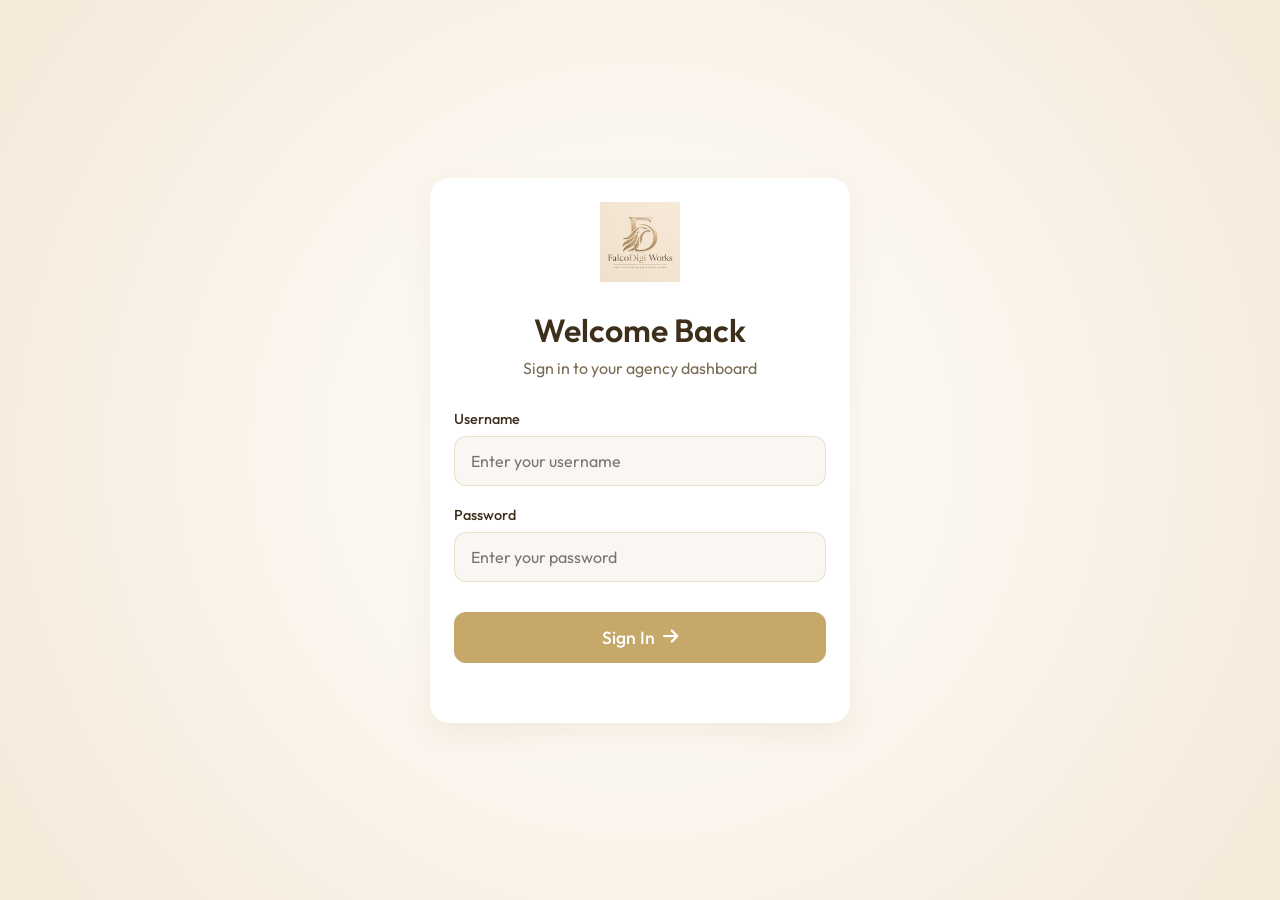
==== index.html @ 32691b5f "falcodigi dashboard first commit" ====
<!DOCTYPE html>
<html lang="en">
<head>
    <meta charset="UTF-8">
    <meta name="viewport" content="width=device-width, initial-scale=1.0">
    <title>FalcoDigi Works | CRM Dashboard</title>
    <!-- Use specific favicon from the folder -->
    <link rel="icon" href="favicon/WhatsApp Image 2026-04-30 at 8.29.41 PM.jpeg" type="image/jpeg">
    <!-- Font Awesome for Icons -->
    <link rel="stylesheet" href="https://cdnjs.cloudflare.com/ajax/libs/font-awesome/6.4.0/css/all.min.css">
    <link rel="stylesheet" href="style.css">
</head>
<body>

    <!-- Login View -->
    <div id="login-view">
        <div class="login-container card">
            <img src="logo/WhatsApp Image 2026-04-30 at 8.29.41 PM.jpeg" alt="FalcoDigi Logo" class="login-logo" onerror="this.src='https://via.placeholder.com/80/C6A86B/FFFFFF?text=FD'">
            <h1>Welcome Back</h1>
            <p>Sign in to your agency dashboard</p>
            
            <form id="login-form">
                <div class="form-group">
                    <label for="username">Username</label>
                    <input type="text" id="username" class="form-control" placeholder="Enter your username" required>
                </div>
                <div class="form-group">
                    <label for="password">Password</label>
                    <input type="password" id="password" class="form-control" placeholder="Enter your password" required>
                </div>
                <button type="submit" class="btn login-btn">Sign In <i class="fas fa-arrow-right"></i></button>
                <div id="login-error"></div>
            </form>
        </div>
    </div>

    <!-- Dashboard View -->
    <div id="dashboard-view" class="hidden">
        
        <!-- Sidebar -->
        <aside class="sidebar">
            <div class="sidebar-header">
                <img src="logo/WhatsApp Image 2026-04-30 at 8.29.41 PM.jpeg" alt="Logo" class="sidebar-logo" onerror="this.src='https://via.placeholder.com/40/C6A86B/FFFFFF?text=FD'">
                <span class="sidebar-brand">FalcoDigi</span>
            </div>

            <ul class="nav-links">
                <li>
                    <a href="#" class="nav-link active" data-target="overview">
                        <i class="fas fa-chart-pie"></i> Overview
                    </a>
                </li>
                <li>
                    <a href="#" class="nav-link" data-target="add-client">
                        <i class="fas fa-user-plus"></i> Add Client
                    </a>
                </li>
                <li>
                    <a href="#" class="nav-link" data-target="clients">
                        <i class="fas fa-users"></i> Clients
                    </a>
                </li>
            </ul>

            <div class="logout-container">
                <button id="logout-btn" class="logout-btn">
                    <i class="fas fa-sign-out-alt"></i> Logout
                </button>
            </div>
        </aside>

        <!-- Main Content -->
        <main class="main-content">
            <div class="topbar">
                <div class="welcome-msg">
                    <h2 id="welcome-text">Welcome, User</h2>
                </div>
                <div class="current-date" id="current-date">
                    --
                </div>
            </div>

            <div class="content-area">
                
                <!-- Overview Section -->
                <section id="overview" class="view-section active">
                    <div class="metrics-grid">
                        <div class="metric-card card">
                            <div class="metric-icon">
                                <i class="fas fa-users"></i>
                            </div>
                            <div class="metric-info">
                                <h3>Total Clients</h3>
                                <p id="metric-total">0</p>
                            </div>
                        </div>
                        <div class="metric-card card">
                            <div class="metric-icon" style="color: var(--status-overdue); background: var(--status-overdue-bg);">
                                <i class="fas fa-exclamation-circle"></i>
                            </div>
                            <div class="metric-info">
                                <h3>Pending Follow-ups</h3>
                                <p id="metric-pending">0</p>
                            </div>
                        </div>
                        <div class="metric-card card">
                            <div class="metric-icon" style="color: var(--status-today); background: var(--status-today-bg);">
                                <i class="fas fa-briefcase"></i>
                            </div>
                            <div class="metric-info">
                                <h3>Ongoing Work</h3>
                                <p id="metric-ongoing">0</p>
                            </div>
                        </div>
                    </div>

                    <div class="recent-clients-section">
                        <div class="section-header">
                            <h2>Recent Clients</h2>
                            <button class="btn" onclick="document.querySelector('[data-target=\'clients\']').click()">View All</button>
                        </div>
                        <div class="card table-container">
                            <table id="recent-clients-table">
                                <thead>
                                    <tr>
                                        <th>Name</th>
                                        <th>Phone</th>
                                        <th>Status</th>
                                        <th>Follow-up</th>
                                    </tr>
                                </thead>
                                <tbody>
                                    <!-- Populated by JS -->
                                </tbody>
                            </table>
                            <div id="overview-loader" class="loader-container"><div class="loader"></div></div>
                        </div>
                    </div>
                </section>

                <!-- Add Client Section -->
                <section id="add-client" class="view-section">
                    <div class="section-header">
                        <h2>Add New Client</h2>
                    </div>
                    <div class="card">
                        <form id="add-client-form">
                            <div class="form-grid">
                                <div class="form-group">
                                    <label for="client-name">Full Name *</label>
                                    <input type="text" id="client-name" class="form-control" required placeholder="John Doe">
                                </div>
                                <div class="form-group">
                                    <label for="client-phone">Phone Number *</label>
                                    <input type="tel" id="client-phone" class="form-control" required placeholder="+1 234 567 8900">
                                </div>
                                <div class="form-group">
                                    <label for="client-status">Status *</label>
                                    <select id="client-status" class="form-control" required>
                                        <option value="Lead">Lead</option>
                                        <option value="Ongoing">Ongoing Work</option>
                                        <option value="Completed">Completed</option>
                                        <option value="Lost">Lost</option>
                                    </select>
                                </div>
                                <div class="form-group">
                                    <label for="client-followup">Follow-up Date *</label>
                                    <input type="date" id="client-followup" class="form-control" required>
                                </div>
                                <div class="form-group">
                                    <label for="client-priority">Priority</label>
                                    <select id="client-priority" class="form-control">
                                        <option value="High">High</option>
                                        <option value="Medium" selected>Medium</option>
                                        <option value="Low">Low</option>
                                    </select>
                                </div>
                                <div class="form-group form-full">
                                    <label for="client-notes">Notes</label>
                                    <textarea id="client-notes" class="form-control" placeholder="Any special requirements or notes..."></textarea>
                                </div>
                            </div>
                            <div class="form-actions">
                                <button type="reset" class="btn" style="background: transparent; color: var(--text-secondary); border: 1px solid #ddd;">Clear</button>
                                <button type="submit" class="btn" id="save-client-btn"><i class="fas fa-save"></i> Save Client</button>
                            </div>
                        </form>
                    </div>
                </section>

                <!-- Clients Section -->
                <section id="clients" class="view-section">
                    <div class="section-header">
                        <h2>All Clients</h2>
                        <button class="btn" onclick="document.querySelector('[data-target=\'add-client\']').click()"><i class="fas fa-plus"></i> Add New</button>
                    </div>
                    <div class="card table-container">
                        <table id="all-clients-table">
                            <thead>
                                <tr>
                                    <th>Name</th>
                                    <th>Phone</th>
                                    <th>Status</th>
                                    <th>Priority</th>
                                    <th>Follow-up</th>
                                    <th>Actions</th>
                                </tr>
                            </thead>
                            <tbody>
                                <!-- Populated by JS -->
                            </tbody>
                        </table>
                        <div id="clients-loader" class="loader-container"><div class="loader"></div></div>
                    </div>
                </section>

            </div>
        </main>
    </div>

    <script src="script.js"></script>
</body>
</html>
---- style.css ----
@import url('https://fonts.googleapis.com/css2?family=Outfit:wght@300;400;500;600;700&display=swap');

:root {
  --bg-color: #F5E9D8;
  --gold-primary: #C6A86B;
  --gold-dark: #A3844E;
  --text-primary: #3E2F1C;
  --text-secondary: #7a6a54;
  --white: #FFFFFF;
  
  /* Status Colors */
  --status-overdue: #d32f2f;
  --status-overdue-bg: #ffebee;
  --status-today: #f57f17;
  --status-today-bg: #fffde7;
  --status-upcoming: #388e3c;
  --status-upcoming-bg: #e8f5e9;

  --shadow-sm: 0 4px 6px rgba(163, 132, 78, 0.05);
  --shadow-md: 0 10px 30px rgba(163, 132, 78, 0.1);
  --shadow-lg: 0 20px 40px rgba(163, 132, 78, 0.15);
  --radius-md: 12px;
  --radius-lg: 20px;
  
  --transition: all 0.3s cubic-bezier(0.25, 0.8, 0.25, 1);
}

* {
  margin: 0;
  padding: 0;
  box-sizing: border-box;
  font-family: 'Outfit', sans-serif;
}

body {
  background-color: var(--bg-color);
  color: var(--text-primary);
  min-height: 100vh;
  display: flex;
  overflow-x: hidden;
}

/* Typography */
h1, h2, h3, h4 {
  font-weight: 600;
  color: var(--text-primary);
}

p {
  color: var(--text-secondary);
}

/* Utilities */
.hidden {
  display: none !important;
}

.btn {
  background-color: var(--gold-primary);
  color: var(--white);
  border: none;
  padding: 12px 24px;
  border-radius: var(--radius-md);
  font-weight: 500;
  font-size: 1rem;
  cursor: pointer;
  transition: var(--transition);
  display: inline-flex;
  align-items: center;
  justify-content: center;
  gap: 8px;
}

.btn:hover {
  background-color: var(--gold-dark);
  transform: translateY(-2px);
  box-shadow: var(--shadow-sm);
}

.btn-danger {
  background-color: transparent;
  color: var(--status-overdue);
  border: 1px solid var(--status-overdue);
  padding: 8px 16px;
  font-size: 0.875rem;
}

.btn-danger:hover {
  background-color: var(--status-overdue-bg);
  transform: translateY(0);
  box-shadow: none;
}

.card {
  background-color: var(--white);
  border-radius: var(--radius-lg);
  padding: 24px;
  box-shadow: var(--shadow-md);
  transition: var(--transition);
}

/* Login View */
#login-view {
  width: 100vw;
  height: 100vh;
  display: flex;
  align-items: center;
  justify-content: center;
  background: radial-gradient(circle at center, #ffffff 0%, var(--bg-color) 100%);
}

.login-container {
  width: 100%;
  max-width: 420px;
  text-align: center;
}

.login-logo {
  width: 80px;
  height: 80px;
  object-fit: contain;
  margin-bottom: 24px;
}

.login-container h1 {
  font-size: 2rem;
  margin-bottom: 8px;
}

.login-container p {
  margin-bottom: 32px;
}

.form-group {
  margin-bottom: 20px;
  text-align: left;
}

.form-group label {
  display: block;
  margin-bottom: 8px;
  font-weight: 500;
  font-size: 0.9rem;
}

.form-control {
  width: 100%;
  padding: 14px 16px;
  border: 1px solid rgba(198, 168, 107, 0.3);
  border-radius: var(--radius-md);
  background-color: #faf7f2;
  color: var(--text-primary);
  font-size: 1rem;
  transition: var(--transition);
}

.form-control:focus {
  outline: none;
  border-color: var(--gold-primary);
  box-shadow: 0 0 0 3px rgba(198, 168, 107, 0.1);
  background-color: var(--white);
}

.login-btn {
  width: 100%;
  padding: 14px;
  font-size: 1.1rem;
  margin-top: 10px;
}

#login-error {
  color: var(--status-overdue);
  font-size: 0.875rem;
  margin-top: 16px;
  min-height: 20px;
}

/* Dashboard Shell */
#dashboard-view {
  display: flex;
  width: 100vw;
  height: 100vh;
  opacity: 0;
  animation: fadeIn 0.5s forwards;
}

@keyframes fadeIn {
  to { opacity: 1; }
}

/* Sidebar */
.sidebar {
  width: 280px;
  background-color: var(--white);
  height: 100vh;
  padding: 32px 24px;
  display: flex;
  flex-direction: column;
  border-right: 1px solid rgba(198, 168, 107, 0.1);
  box-shadow: var(--shadow-sm);
  z-index: 10;
}

.sidebar-header {
  display: flex;
  align-items: center;
  gap: 12px;
  margin-bottom: 48px;
}

.sidebar-logo {
  width: 40px;
  height: 40px;
  object-fit: contain;
}

.sidebar-brand {
  font-size: 1.25rem;
  font-weight: 700;
  letter-spacing: 0.5px;
}

.nav-links {
  list-style: none;
  display: flex;
  flex-direction: column;
  gap: 8px;
  flex: 1;
}

.nav-link {
  display: flex;
  align-items: center;
  gap: 12px;
  padding: 14px 16px;
  border-radius: var(--radius-md);
  color: var(--text-secondary);
  text-decoration: none;
  font-weight: 500;
  transition: var(--transition);
  cursor: pointer;
}

.nav-link:hover {
  background-color: rgba(198, 168, 107, 0.05);
  color: var(--gold-dark);
}

.nav-link.active {
  background-color: var(--gold-primary);
  color: var(--white);
  box-shadow: 0 4px 10px rgba(198, 168, 107, 0.3);
}

.nav-link i {
  font-size: 1.2rem;
}

.logout-container {
  margin-top: auto;
}

.logout-btn {
  display: flex;
  align-items: center;
  gap: 12px;
  padding: 14px 16px;
  border-radius: var(--radius-md);
  color: var(--text-secondary);
  font-weight: 500;
  cursor: pointer;
  transition: var(--transition);
  background: none;
  border: none;
  width: 100%;
  text-align: left;
}

.logout-btn:hover {
  color: var(--status-overdue);
  background-color: var(--status-overdue-bg);
}

/* Main Content */
.main-content {
  flex: 1;
  display: flex;
  flex-direction: column;
  height: 100vh;
  overflow: hidden;
}

.topbar {
  display: flex;
  justify-content: space-between;
  align-items: center;
  padding: 32px 48px;
  background-color: transparent;
}

.welcome-msg h2 {
  font-size: 1.5rem;
}

.current-date {
  font-weight: 500;
  color: var(--gold-dark);
  background-color: rgba(198, 168, 107, 0.1);
  padding: 8px 16px;
  border-radius: 20px;
  font-size: 0.9rem;
}

.content-area {
  flex: 1;
  padding: 0 48px 48px;
  overflow-y: auto;
}

.view-section {
  display: none;
  animation: slideUp 0.4s ease-out forwards;
}

.view-section.active {
  display: block;
}

@keyframes slideUp {
  from { opacity: 0; transform: translateY(20px); }
  to { opacity: 1; transform: translateY(0); }
}

/* Overview Dashboard */
.metrics-grid {
  display: grid;
  grid-template-columns: repeat(auto-fit, minmax(240px, 1fr));
  gap: 24px;
  margin-bottom: 40px;
}

.metric-card {
  display: flex;
  align-items: center;
  gap: 20px;
}

.metric-icon {
  width: 56px;
  height: 56px;
  border-radius: 50%;
  background-color: rgba(198, 168, 107, 0.15);
  color: var(--gold-dark);
  display: flex;
  align-items: center;
  justify-content: center;
  font-size: 1.5rem;
}

.metric-info h3 {
  font-size: 0.9rem;
  color: var(--text-secondary);
  font-weight: 500;
  margin-bottom: 4px;
}

.metric-info p {
  font-size: 1.75rem;
  font-weight: 700;
  color: var(--text-primary);
  line-height: 1;
}

.recent-clients-section {
  margin-top: 24px;
}

.section-header {
  display: flex;
  justify-content: space-between;
  align-items: center;
  margin-bottom: 20px;
}

/* Form Styles */
.form-grid {
  display: grid;
  grid-template-columns: 1fr 1fr;
  gap: 24px;
}

.form-full {
  grid-column: 1 / -1;
}

textarea.form-control {
  resize: vertical;
  min-height: 120px;
}

.form-actions {
  display: flex;
  justify-content: flex-end;
  gap: 16px;
  margin-top: 32px;
}

/* Table Styles */
.table-container {
  overflow-x: auto;
}

table {
  width: 100%;
  border-collapse: separate;
  border-spacing: 0;
}

th {
  text-align: left;
  padding: 16px;
  font-weight: 500;
  color: var(--text-secondary);
  border-bottom: 1px solid rgba(198, 168, 107, 0.2);
}

td {
  padding: 16px;
  vertical-align: middle;
  border-bottom: 1px solid rgba(198, 168, 107, 0.1);
}

tr:last-child td {
  border-bottom: none;
}

tr:hover td {
  background-color: rgba(198, 168, 107, 0.02);
}

.client-name {
  font-weight: 600;
  color: var(--text-primary);
}

/* Status Badges */
.badge {
  padding: 6px 12px;
  border-radius: 20px;
  font-size: 0.8rem;
  font-weight: 600;
  display: inline-block;
}

.badge-overdue {
  background-color: var(--status-overdue-bg);
  color: var(--status-overdue);
}

.badge-today {
  background-color: var(--status-today-bg);
  color: var(--status-today);
}

.badge-upcoming {
  background-color: var(--status-upcoming-bg);
  color: var(--status-upcoming);
}

.badge-neutral {
  background-color: #f0f0f0;
  color: #666;
}

/* Loader */
.loader-container {
  display: flex;
  justify-content: center;
  align-items: center;
  padding: 40px;
}

.loader {
  width: 40px;
  height: 40px;
  border: 3px solid rgba(198, 168, 107, 0.2);
  border-radius: 50%;
  border-top-color: var(--gold-primary);
  animation: spin 1s ease-in-out infinite;
}

@keyframes spin {
  to { transform: rotate(360deg); }
}

/* Responsive */
@media (max-width: 1024px) {
  .sidebar {
    width: 240px;
  }
}

@media (max-width: 768px) {
  .sidebar {
    position: fixed;
    transform: translateX(-100%);
    transition: var(--transition);
  }
  
  .sidebar.mobile-open {
    transform: translateX(0);
  }

  .topbar {
    padding: 24px;
  }

  .content-area {
    padding: 0 24px 24px;
  }

  .form-grid {
    grid-template-columns: 1fr;
  }
}
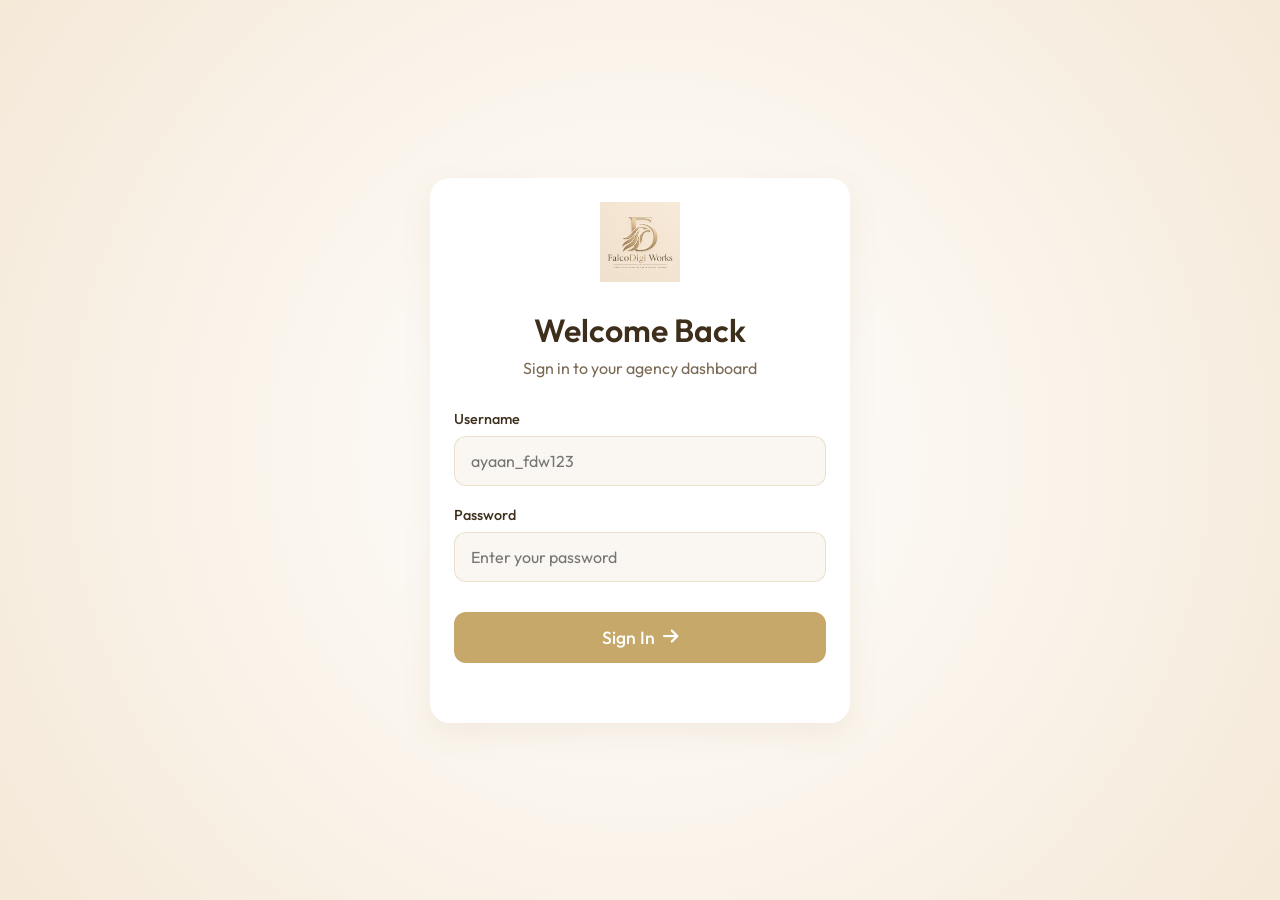
==== commit ad3f8df5: "fixing error" ====
--- a/index.html
+++ b/index.html
@@ -22,7 +22,7 @@
             <form id="login-form">
                 <div class="form-group">
                     <label for="username">Username</label>
-                    <input type="text" id="username" class="form-control" placeholder="Enter your username" required>
+                    <input type="text" id="username" class="form-control" placeholder="ayaan_fdw123" required>
                 </div>
                 <div class="form-group">
                     <label for="password">Password</label>
@@ -37,6 +37,9 @@
     <!-- Dashboard View -->
     <div id="dashboard-view" class="hidden">
         
+        <!-- Sidebar Overlay for Mobile -->
+        <div class="sidebar-overlay" id="sidebar-overlay"></div>
+
         <!-- Sidebar -->
         <aside class="sidebar">
             <div class="sidebar-header">
@@ -60,6 +63,12 @@
                         <i class="fas fa-users"></i> Clients
                     </a>
                 </li>
+                <li class="sidebar-divider" style="margin: 16px 0; border-top: 1px solid rgba(198, 168, 107, 0.2);"></li>
+                <li>
+                    <a href="https://docs.google.com/spreadsheets/d/1u3eRr9C0HstgWaU8hFHXBlovRnilPF_7zmqgngTO6cI/edit?usp=sharing" target="_blank" class="nav-link" style="color: #388e3c; background-color: rgba(56, 142, 60, 0.05);">
+                        <i class="fas fa-file-excel"></i> View Backup
+                    </a>
+                </li>
             </ul>
 
             <div class="logout-container">
@@ -72,6 +81,9 @@
         <!-- Main Content -->
         <main class="main-content">
             <div class="topbar">
+                <div class="mobile-menu-btn" id="mobile-menu-btn">
+                    <i class="fas fa-bars"></i>
+                </div>
                 <div class="welcome-msg">
                     <h2 id="welcome-text">Welcome, User</h2>
                 </div>
@@ -190,8 +202,12 @@
 
                 <!-- Clients Section -->
                 <section id="clients" class="view-section">
-                    <div class="section-header">
+                    <div class="section-header" style="flex-wrap: wrap; gap: 16px;">
                         <h2>All Clients</h2>
+                        <div class="search-container">
+                            <i class="fas fa-search"></i>
+                            <input type="text" id="client-search" class="form-control" placeholder="Search by name or phone...">
+                        </div>
                         <button class="btn" onclick="document.querySelector('[data-target=\'add-client\']').click()"><i class="fas fa-plus"></i> Add New</button>
                     </div>
                     <div class="card table-container">
@@ -218,6 +234,81 @@
         </main>
     </div>
 
-    <script src="script.js"></script>
+    <!-- Notes Modal -->
+    <div class="modal-overlay" id="notes-modal">
+        <div class="modal">
+            <div class="modal-header">
+                <h3 id="notes-modal-title">Client Notes</h3>
+                <button class="modal-close" id="close-modal-btn"><i class="fas fa-times"></i></button>
+            </div>
+            <div class="modal-body" id="notes-modal-body">
+                <!-- Notes injected here -->
+            </div>
+        </div>
+    </div>
+
+    <!-- Payment Modal -->
+    <div class="modal-overlay" id="payment-modal">
+        <div class="modal">
+            <div class="modal-header">
+                <h3 id="payment-modal-title">Confirm Payment</h3>
+                <button class="modal-close" id="close-payment-modal-btn"><i class="fas fa-times"></i></button>
+            </div>
+            <div class="modal-body">
+                <p style="margin-bottom: 16px; color: var(--text-secondary);">Please attach a screenshot of the payment to continue.</p>
+                <div class="form-group">
+                    <label for="payment-screenshot">Payment Screenshot *</label>
+                    <input type="file" id="payment-screenshot" class="form-control" accept="image/*" required>
+                </div>
+                <div style="margin-top: 24px; display: flex; justify-content: flex-end;">
+                    <button class="btn" id="confirm-payment-btn" disabled>Confirm Payment</button>
+                </div>
+            </div>
+        </div>
+    </div>
+
+    <!-- Screenshot Viewer Modal -->
+    <div class="modal-overlay" id="screenshot-modal">
+        <div class="modal" style="max-width: 600px;">
+            <div class="modal-header">
+                <h3>Payment Receipt</h3>
+                <button class="modal-close" id="close-screenshot-modal-btn"><i class="fas fa-times"></i></button>
+            </div>
+            <div class="modal-body" style="text-align: center;">
+                <img id="screenshot-viewer-img" src="" alt="Payment Screenshot" style="max-width: 100%; border-radius: var(--radius-md); box-shadow: var(--shadow-sm);">
+            </div>
+        </div>
+    </div>
+
+    <!-- Confirm Modal -->
+    <div class="modal-overlay" id="confirm-modal">
+        <div class="modal" style="max-width: 400px; text-align: center;">
+            <div class="modal-body">
+                <div style="font-size: 3rem; color: var(--status-overdue); margin-bottom: 16px;">
+                    <i class="fas fa-exclamation-triangle"></i>
+                </div>
+                <h3 style="margin-bottom: 16px; font-size: 1.5rem;">Are you sure?</h3>
+                <p id="confirm-modal-message" style="margin-bottom: 32px; color: var(--text-secondary);">This action cannot be undone.</p>
+                <div style="display: flex; gap: 16px; justify-content: center;">
+                    <button class="btn" id="confirm-modal-cancel" style="background-color: transparent; border: 1px solid rgba(198, 168, 107, 0.3); color: var(--text-secondary);">Cancel</button>
+                    <button class="btn" id="confirm-modal-ok" style="background-color: var(--status-overdue);">Delete Client</button>
+                </div>
+            </div>
+        </div>
+    </div>
+
+    <!-- Firebase Libraries (CDN) -->
+    <script src="https://www.gstatic.com/firebasejs/8.10.1/firebase-app.js"></script>
+    <script src="https://www.gstatic.com/firebasejs/8.10.1/firebase-auth.js"></script>
+    <script src="https://www.gstatic.com/firebasejs/8.10.1/firebase-firestore.js"></script>
+
+    <!-- Firebase Configuration (MODIFY THIS FILE) -->
+    <script src="firebase-config.js"></script>
+
+    <!-- Firebase API Integration -->
+    <script src="firebase-integration.js"></script>
+
+    <!-- Main Application Script -->
+    <script src="script-firebase.js"></script>
 </body>
 </html>
--- a/style.css
+++ b/style.css
@@ -189,6 +189,24 @@
 }
 
 /* Sidebar */
+.sidebar-overlay {
+  position: fixed;
+  top: 0;
+  left: 0;
+  width: 100vw;
+  height: 100vh;
+  background-color: rgba(0, 0, 0, 0.5);
+  z-index: 5;
+  opacity: 0;
+  pointer-events: none;
+  transition: var(--transition);
+}
+
+.sidebar-overlay.active {
+  opacity: 1;
+  pointer-events: all;
+}
+
 .sidebar {
   width: 280px;
   background-color: var(--white);
@@ -296,6 +314,14 @@
   align-items: center;
   padding: 32px 48px;
   background-color: transparent;
+}
+
+.mobile-menu-btn {
+  display: none;
+  font-size: 1.5rem;
+  color: var(--text-primary);
+  cursor: pointer;
+  padding: 8px;
 }
 
 .welcome-msg h2 {
@@ -382,6 +408,26 @@
   margin-bottom: 20px;
 }
 
+/* Search Container */
+.search-container {
+  position: relative;
+  flex: 1;
+  min-width: 200px;
+  max-width: 400px;
+}
+
+.search-container i {
+  position: absolute;
+  left: 16px;
+  top: 50%;
+  transform: translateY(-50%);
+  color: var(--text-secondary);
+}
+
+.search-container input {
+  padding-left: 44px;
+}
+
 /* Form Styles */
 .form-grid {
   display: grid;
@@ -450,6 +496,7 @@
   font-size: 0.8rem;
   font-weight: 600;
   display: inline-block;
+  white-space: nowrap;
 }
 
 .badge-overdue {
@@ -470,6 +517,124 @@
 .badge-neutral {
   background-color: #f0f0f0;
   color: #666;
+}
+
+.badge-paid {
+  background-color: #e6f7ff;
+  color: #1890ff;
+}
+
+.badge-advance {
+  background-color: #fff0f6;
+  color: #eb2f96;
+}
+
+/* Actions */
+.action-buttons {
+  display: flex;
+  gap: 8px;
+  flex-wrap: wrap;
+}
+
+.btn-icon {
+  background-color: transparent;
+  border: 1px solid rgba(198, 168, 107, 0.3);
+  color: var(--text-secondary);
+  width: 32px;
+  height: 32px;
+  border-radius: 6px;
+  display: inline-flex;
+  align-items: center;
+  justify-content: center;
+  cursor: pointer;
+  transition: var(--transition);
+}
+
+.btn-icon:hover {
+  background-color: var(--gold-primary);
+  color: var(--white);
+  border-color: var(--gold-primary);
+}
+
+.btn-icon.btn-danger:hover {
+  background-color: var(--status-overdue);
+  color: var(--white);
+  border-color: var(--status-overdue);
+}
+
+.btn-icon.btn-success:hover {
+  background-color: var(--status-upcoming);
+  color: var(--white);
+  border-color: var(--status-upcoming);
+}
+
+/* Modal */
+.modal-overlay {
+  position: fixed;
+  top: 0;
+  left: 0;
+  width: 100vw;
+  height: 100vh;
+  background-color: rgba(0, 0, 0, 0.5);
+  display: flex;
+  align-items: center;
+  justify-content: center;
+  z-index: 100;
+  opacity: 0;
+  pointer-events: none;
+  transition: var(--transition);
+}
+
+.modal-overlay.active {
+  opacity: 1;
+  pointer-events: all;
+}
+
+.modal {
+  background-color: var(--white);
+  width: 90%;
+  max-width: 500px;
+  border-radius: var(--radius-lg);
+  padding: 32px;
+  box-shadow: var(--shadow-lg);
+  transform: translateY(20px);
+  transition: var(--transition);
+}
+
+.modal-overlay.active .modal {
+  transform: translateY(0);
+}
+
+.modal-header {
+  display: flex;
+  justify-content: space-between;
+  align-items: center;
+  margin-bottom: 24px;
+}
+
+.modal-header h3 {
+  font-size: 1.5rem;
+  margin: 0;
+}
+
+.modal-close {
+  background: none;
+  border: none;
+  font-size: 1.5rem;
+  color: var(--text-secondary);
+  cursor: pointer;
+  transition: var(--transition);
+}
+
+.modal-close:hover {
+  color: var(--status-overdue);
+}
+
+.modal-body {
+  font-size: 1rem;
+  line-height: 1.6;
+  color: var(--text-primary);
+  white-space: pre-wrap;
 }
 
 /* Loader */
@@ -505,14 +670,25 @@
     position: fixed;
     transform: translateX(-100%);
     transition: var(--transition);
+    z-index: 10;
   }
   
   .sidebar.mobile-open {
     transform: translateX(0);
   }
 
+  .mobile-menu-btn {
+    display: block;
+  }
+
   .topbar {
     padding: 24px;
+    gap: 16px;
+    justify-content: flex-start;
+  }
+
+  .welcome-msg {
+    flex: 1;
   }
 
   .content-area {
